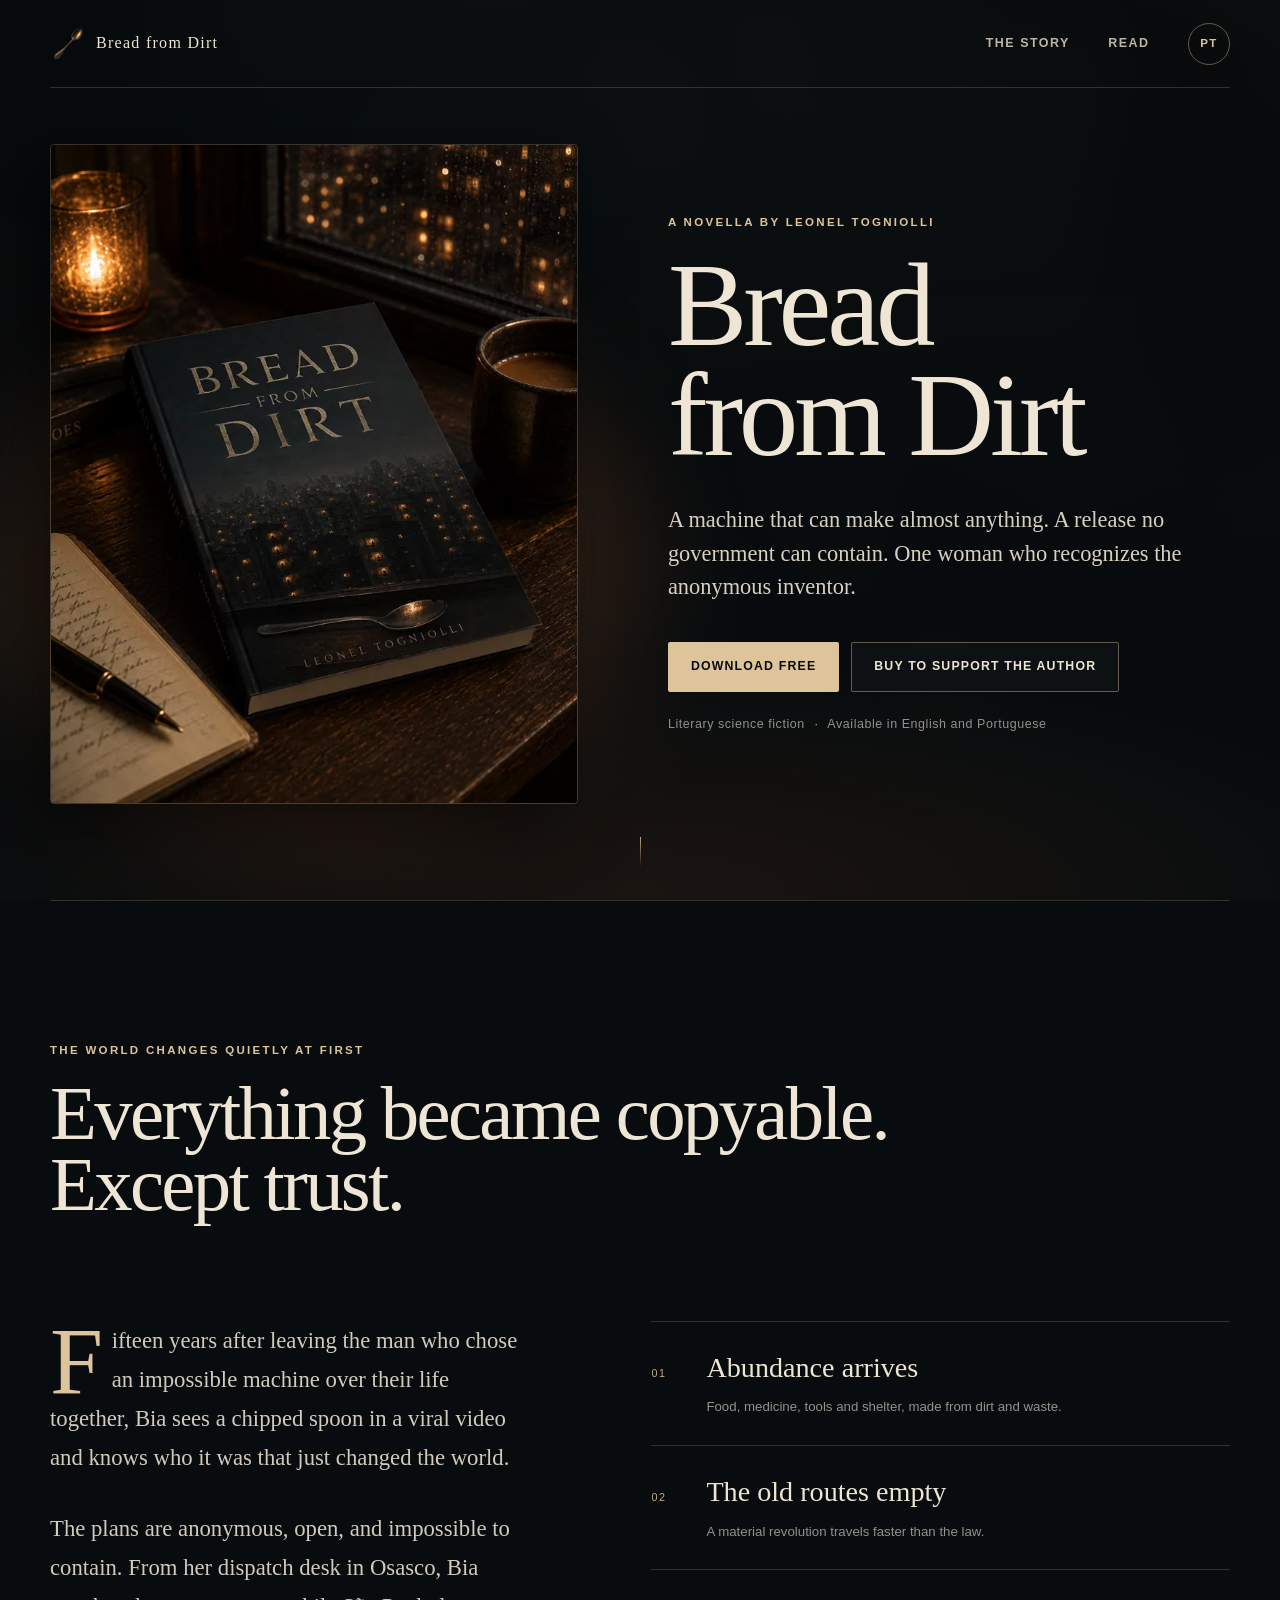
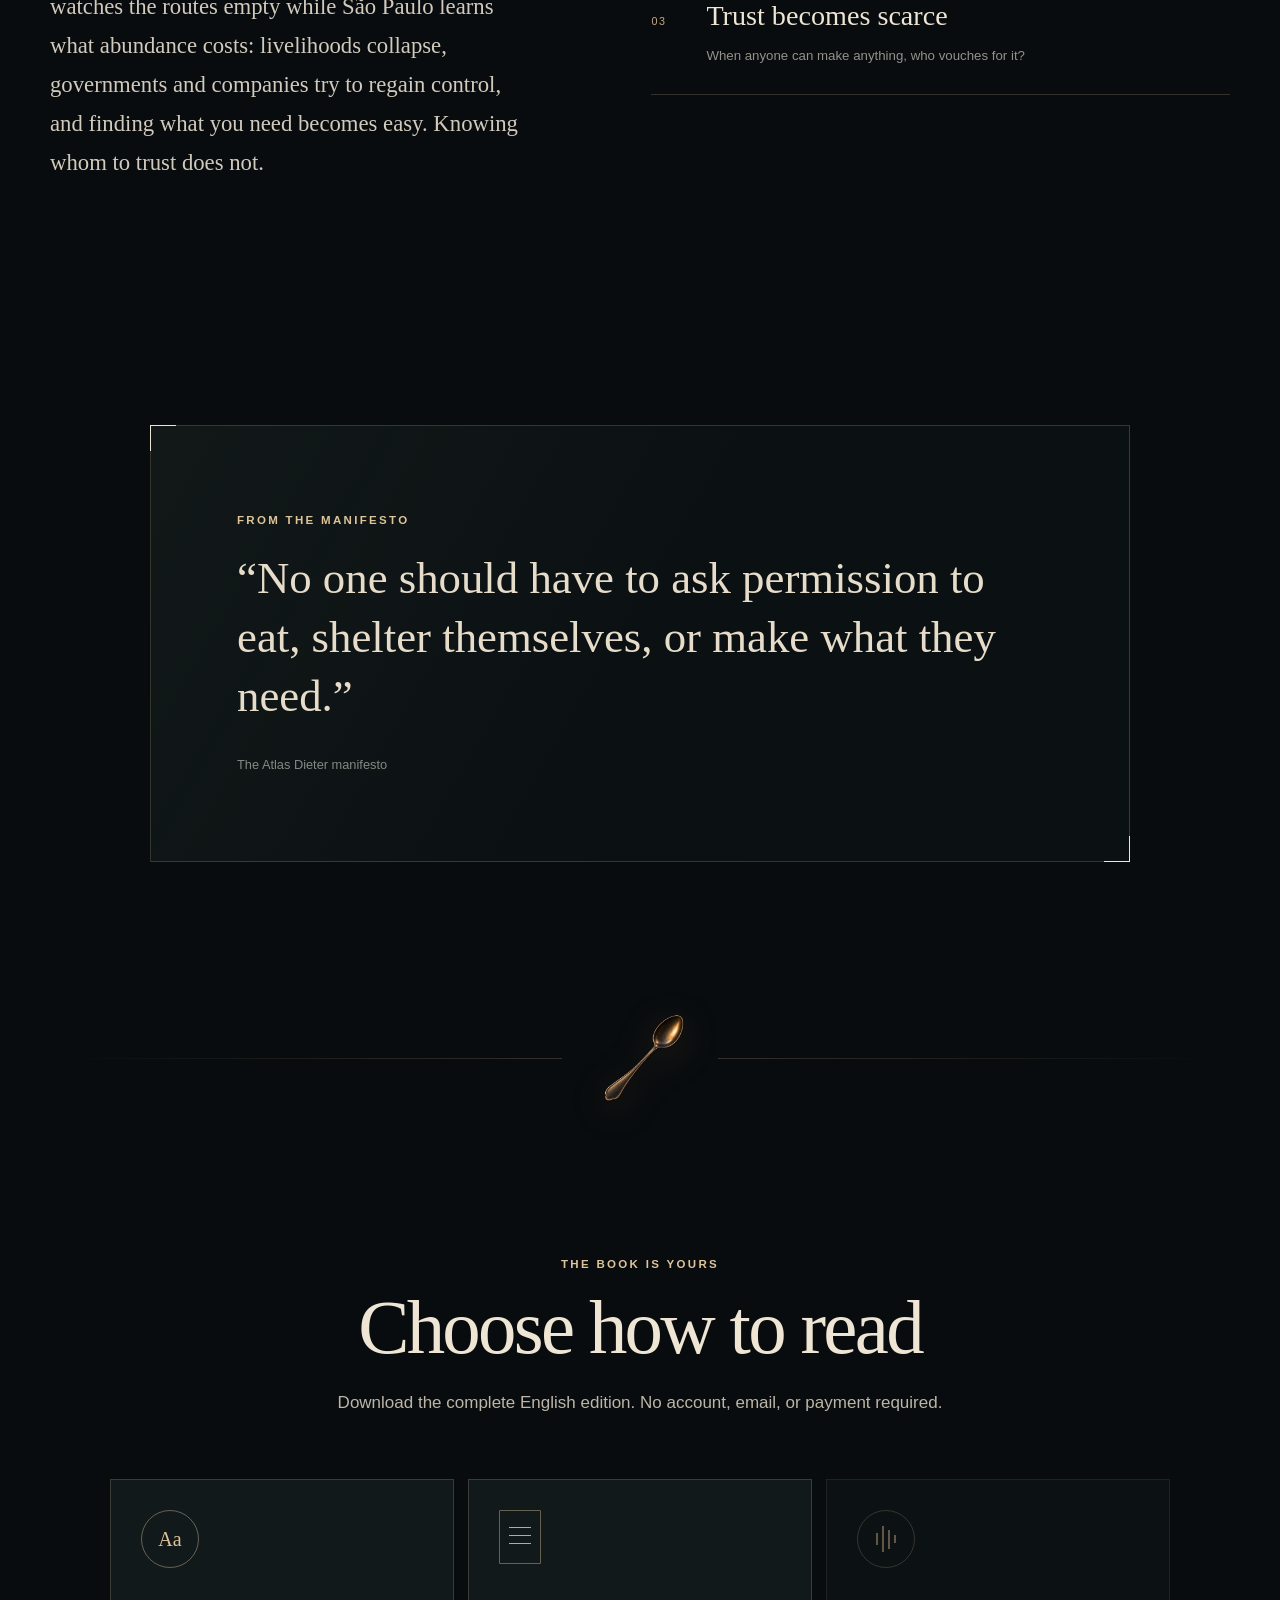
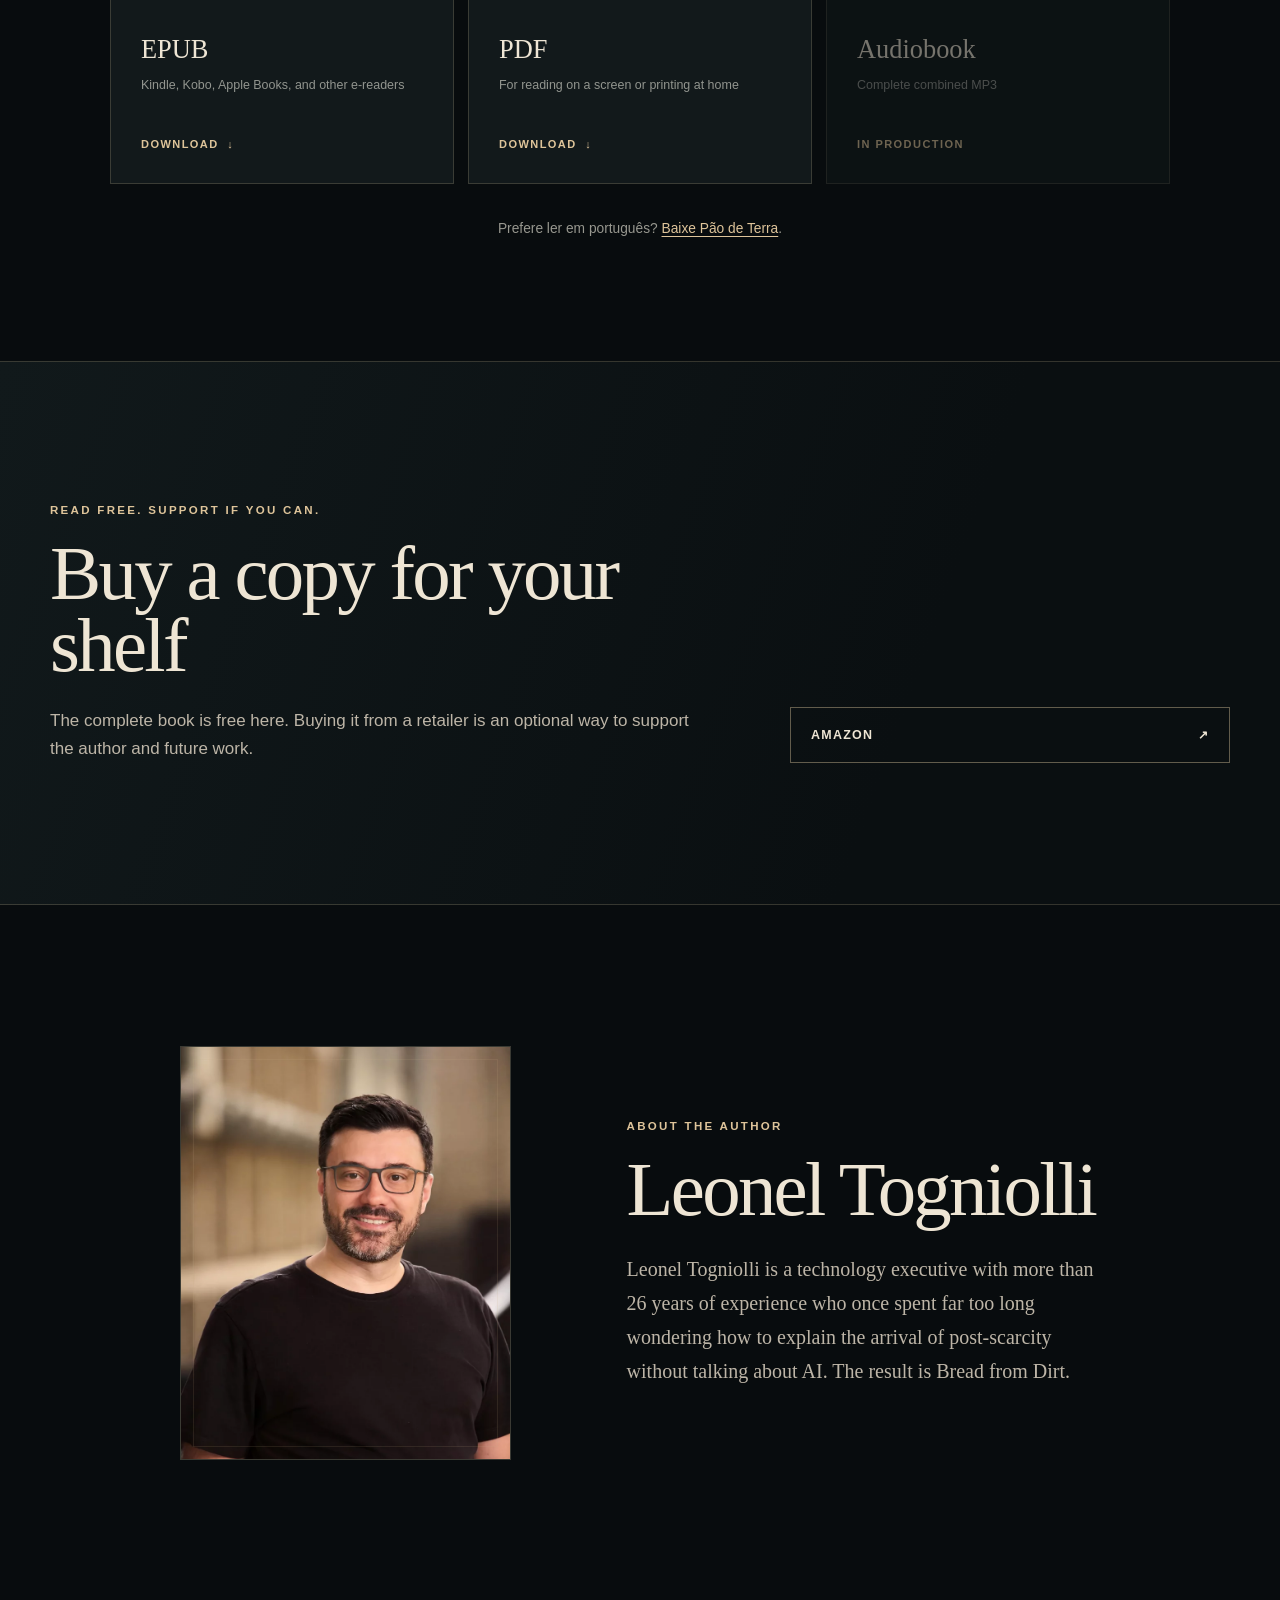
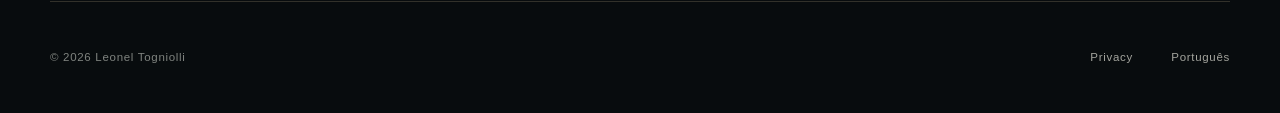
==== index.html @ 0d98cf8d "Publish ef00626" ====
<!doctype html>
<html lang="en">
<head>
  <meta charset="utf-8">
  <meta name="viewport" content="width=device-width, initial-scale=1">
  <meta name="description" content="Choose an edition of Bread from Dirt / Pão de Terra by Leonel Togniolli.">
  <meta name="theme-color" content="#0b1113">
  <link rel="canonical" href="https://ltogniolli.github.io/bread-from-dirt/">
  <link rel="alternate" hreflang="en" href="https://ltogniolli.github.io/bread-from-dirt/en/">
  <link rel="alternate" hreflang="pt-BR" href="https://ltogniolli.github.io/bread-from-dirt/pt-br/">
  <link rel="alternate" hreflang="x-default" href="https://ltogniolli.github.io/bread-from-dirt/">
  <link rel="icon" href="./assets/brand-mark-64.png" type="image/png">
  <link rel="stylesheet" href="./assets/styles.css">
  <title>Bread from Dirt / Pão de Terra | Leonel Togniolli</title>
  <script>
    (() => {
      let saved = null;
      try {
        saved = localStorage.getItem("bread-from-dirt-language");
      } catch (_error) {
        // Language detection still works when browser storage is unavailable.
      }
      const browser = (navigator.language || "en").toLowerCase();
      const locale = ["en", "pt-br"].includes(saved)
        ? saved
        : (browser.startsWith("pt") ? "pt-br" : "en");
      window.location.replace(new URL(`./${locale}/`, window.location.href));
    })();
  </script>
</head>
<body class="language-gate">
  <main class="gate-card" aria-labelledby="gate-title">
    <img class="gate-logo" src="./assets/brand-mark-160.webp" alt="" width="160" height="160">
    <span class="eyebrow">Leonel Togniolli</span>
    <h1 id="gate-title">Bread from Dirt<br><span>Pão de Terra</span></h1>
    <p>Choose your language · Escolha seu idioma</p>
    <nav class="gate-actions" aria-label="Language selection">
      <a class="button button-primary" href="./en/" hreflang="en">English</a>
      <a class="button button-secondary" href="./pt-br/" hreflang="pt-BR" lang="pt-BR">Português</a>
    </nav>
  </main>
</body>
</html>
---- assets/styles.css ----
:root {
  color-scheme: dark;
  --ink: #080c0e;
  --ink-soft: #0e1518;
  --panel: #12191b;
  --panel-light: #182124;
  --paper: #eee5d4;
  --paper-muted: #bdb5a7;
  --brass: #c2aa80;
  --brass-bright: #dec49a;
  --amber: #bd7040;
  --line: rgba(220, 197, 157, 0.2);
  --line-strong: rgba(220, 197, 157, 0.42);
  --serif: "Iowan Old Style", "Palatino Linotype", Palatino, Georgia, serif;
  --sans: Inter, ui-sans-serif, -apple-system, BlinkMacSystemFont, "Segoe UI", sans-serif;
  --page: min(1180px, calc(100vw - 48px));
  --section-space: clamp(88px, 11vw, 168px);
}

*,
*::before,
*::after {
  box-sizing: border-box;
}

html {
  scroll-behavior: smooth;
  scroll-padding-top: 90px;
}

body {
  margin: 0;
  min-width: 300px;
  overflow-x: hidden;
  background: var(--ink);
  color: var(--paper);
  font-family: var(--sans);
  font-size: 17px;
  line-height: 1.65;
  text-rendering: optimizeLegibility;
}

body::before {
  position: fixed;
  z-index: -2;
  inset: 0;
  content: "";
  opacity: 0.035;
  pointer-events: none;
  background-image:
    repeating-linear-gradient(0deg, transparent 0 3px, rgba(255, 255, 255, 0.4) 4px),
    repeating-linear-gradient(90deg, transparent 0 5px, rgba(255, 255, 255, 0.24) 6px);
  background-size: 7px 7px, 11px 11px;
  mix-blend-mode: soft-light;
}

::selection {
  background: var(--brass);
  color: var(--ink);
}

a {
  color: inherit;
  text-underline-offset: 0.22em;
}

button,
a {
  -webkit-tap-highlight-color: transparent;
}

button {
  color: inherit;
  font: inherit;
}

img {
  display: block;
  max-width: 100%;
}

[hidden] {
  display: none !important;
}

.sr-only {
  position: absolute !important;
  width: 1px !important;
  height: 1px !important;
  padding: 0 !important;
  margin: -1px !important;
  overflow: hidden !important;
  clip: rect(0, 0, 0, 0) !important;
  white-space: nowrap !important;
  border: 0 !important;
}

.skip-link {
  position: fixed;
  z-index: 100;
  top: 12px;
  left: 12px;
  padding: 10px 16px;
  transform: translateY(-160%);
  border-radius: 2px;
  background: var(--paper);
  color: var(--ink);
  font-weight: 700;
}

.skip-link:focus {
  transform: none;
}

:focus-visible {
  outline: 2px solid var(--brass-bright);
  outline-offset: 4px;
}

.site-header {
  position: absolute;
  z-index: 20;
  top: 0;
  left: 50%;
  display: flex;
  width: var(--page);
  height: 88px;
  align-items: center;
  justify-content: space-between;
  transform: translateX(-50%);
  border-bottom: 1px solid var(--line);
}

.wordmark {
  display: inline-flex;
  align-items: center;
  gap: 12px;
  color: var(--paper);
  font-family: var(--serif);
  font-size: 1rem;
  letter-spacing: 0.08em;
  text-decoration: none;
}

.wordmark-mark {
  display: block;
  width: 34px;
  height: 34px;
  object-fit: cover;
}

.header-actions,
.site-footer nav {
  display: flex;
  align-items: center;
  gap: clamp(18px, 3vw, 42px);
}

.header-link {
  color: var(--paper-muted);
  font-size: 0.78rem;
  font-weight: 650;
  letter-spacing: 0.12em;
  text-decoration: none;
  text-transform: uppercase;
  transition: color 180ms ease;
}

.header-link:hover {
  color: var(--paper);
}

.language-switch {
  display: grid;
  width: 42px;
  height: 42px;
  place-items: center;
  border: 1px solid var(--line-strong);
  border-radius: 50%;
  color: var(--brass-bright);
  font-size: 0.72rem;
  font-weight: 750;
  letter-spacing: 0.12em;
  text-decoration: none;
  transition: border-color 180ms ease, background 180ms ease;
}

.language-switch:hover {
  border-color: var(--brass-bright);
  background: rgba(194, 170, 128, 0.1);
}

.hero {
  position: relative;
  display: grid;
  min-height: 100svh;
  overflow: hidden;
  isolation: isolate;
}

.hero::after {
  position: absolute;
  z-index: -1;
  right: -20%;
  bottom: -28%;
  left: -20%;
  height: 58%;
  content: "";
  background: radial-gradient(ellipse at center, rgba(139, 72, 36, 0.15), transparent 63%);
  pointer-events: none;
}

.hero-atmosphere {
  position: absolute;
  z-index: -2;
  inset: -8%;
  opacity: 0.14;
  background-position: center 70%;
  background-size: cover;
  filter: blur(36px) saturate(0.65);
  transform: scale(1.08);
  mask-image: linear-gradient(to bottom, black, transparent 90%);
}

.locale-en .hero-atmosphere {
  background-image: url("./hero-book-en-720.webp");
}

.locale-ptbr .hero-atmosphere {
  background-image: url("./hero-book-ptbr-720.webp");
}

.hero-inner {
  display: grid;
  width: var(--page);
  margin: auto;
  padding: 126px 0 78px;
  align-items: center;
  grid-template-columns: minmax(320px, 0.94fr) minmax(390px, 1fr);
  gap: clamp(48px, 7vw, 110px);
}

.cover-stage {
  position: relative;
  width: min(100%, 540px);
  justify-self: end;
}

.cover-glow {
  position: absolute;
  z-index: -1;
  inset: 24% -12% -4%;
  border-radius: 50%;
  background: rgba(190, 107, 54, 0.2);
  filter: blur(55px);
}

.book-cover {
  width: 100%;
  height: auto;
  border: 1px solid rgba(221, 197, 156, 0.22);
  border-radius: 4px;
  box-shadow:
    -18px 22px 64px rgba(0, 0, 0, 0.58),
    1px 0 0 rgba(255, 255, 255, 0.12) inset;
}

.hero-copy {
  max-width: 650px;
}

.eyebrow {
  margin: 0 0 20px;
  color: var(--brass-bright);
  font-size: 0.72rem;
  font-weight: 720;
  letter-spacing: 0.2em;
  line-height: 1.4;
  text-transform: uppercase;
}

.hero h1,
.section-heading h2,
.support h2,
.author h2,
.privacy-dialog h2 {
  margin: 0;
  font-family: var(--serif);
  font-weight: 400;
  letter-spacing: -0.035em;
  line-height: 0.93;
}

.hero h1 {
  max-width: 720px;
  font-size: clamp(4.8rem, 9.3vw, 9.2rem);
}

.locale-ptbr .hero h1 {
  font-size: clamp(4.6rem, 8.7vw, 8.6rem);
}

.hero-deck {
  max-width: 615px;
  margin: 32px 0 0;
  color: #d8d0c1;
  font-family: var(--serif);
  font-size: clamp(1.23rem, 1.75vw, 1.55rem);
  line-height: 1.5;
}

.hero-actions,
.gate-actions,
.dialog-actions,
.consent-actions {
  display: flex;
  flex-wrap: wrap;
  gap: 12px;
}

.hero-actions {
  margin-top: 38px;
}

.button {
  display: inline-flex;
  min-height: 50px;
  padding: 12px 22px;
  align-items: center;
  justify-content: center;
  border: 1px solid transparent;
  border-radius: 2px;
  cursor: pointer;
  font-size: 0.77rem;
  font-weight: 760;
  letter-spacing: 0.095em;
  line-height: 1.25;
  text-align: center;
  text-decoration: none;
  text-transform: uppercase;
  transition: transform 180ms ease, background 180ms ease, border-color 180ms ease;
}

.button:hover {
  transform: translateY(-2px);
}

.button-primary {
  background: var(--brass-bright);
  color: var(--ink);
}

.button-primary:hover {
  background: #edd3a8;
}

.button-secondary,
.button-quiet {
  border-color: var(--line-strong);
  background: rgba(255, 255, 255, 0.025);
  color: var(--paper);
}

.button-secondary:hover,
.button-quiet:hover {
  border-color: var(--brass-bright);
  background: rgba(194, 170, 128, 0.09);
}

.book-meta {
  margin: 22px 0 0;
  color: #8f918d;
  font-size: 0.78rem;
  letter-spacing: 0.045em;
}

.book-meta span {
  margin: 0 0.45em;
  color: var(--brass);
}

.scroll-cue {
  position: absolute;
  bottom: 25px;
  left: 50%;
  display: grid;
  width: 36px;
  height: 46px;
  place-items: center;
  transform: translateX(-50%);
}

.scroll-cue span {
  width: 1px;
  height: 30px;
  background: linear-gradient(to bottom, var(--brass), transparent);
  animation: drift 2s ease-in-out infinite;
}

@keyframes drift {
  0%, 100% { transform: translateY(-3px); opacity: 0.45; }
  50% { transform: translateY(4px); opacity: 1; }
}

.section {
  width: var(--page);
  margin-inline: auto;
  padding-block: var(--section-space);
}

.section-heading {
  max-width: 880px;
}

.section-heading.centered {
  margin-inline: auto;
  text-align: center;
}

.section-heading h2,
.support h2,
.author h2 {
  font-size: clamp(3rem, 6vw, 6rem);
}

.section-heading > p:last-child {
  max-width: 610px;
  margin: 26px auto 0;
  color: var(--paper-muted);
}

.story {
  border-top: 1px solid var(--line);
}

.story-grid {
  display: grid;
  margin-top: clamp(58px, 8vw, 100px);
  grid-template-columns: minmax(280px, 0.9fr) minmax(380px, 1.1fr);
  gap: clamp(60px, 10vw, 150px);
}

.story-copy {
  color: #d2cabd;
  font-family: var(--serif);
  font-size: clamp(1.18rem, 1.8vw, 1.42rem);
  line-height: 1.72;
}

.story-copy p {
  margin: 0;
}

.story-copy p + p {
  margin-top: 1.4em;
}

.story-copy p:first-child::first-letter {
  float: left;
  margin: 0.08em 0.09em 0 0;
  color: var(--brass-bright);
  font-family: var(--serif);
  font-size: 4.2em;
  line-height: 0.72;
}

.cascade-list {
  margin: 0;
  padding: 0;
  list-style: none;
  counter-reset: cascade;
}

.cascade-list li {
  display: grid;
  padding: 23px 0 27px;
  align-items: baseline;
  border-top: 1px solid var(--line);
  grid-template-columns: 55px 1fr;
}

.cascade-list li:last-child {
  border-bottom: 1px solid var(--line);
}

.cascade-list span {
  color: var(--brass);
  font-size: 0.67rem;
  letter-spacing: 0.15em;
}

.cascade-list strong {
  font-family: var(--serif);
  font-size: clamp(1.4rem, 2.2vw, 1.9rem);
  font-weight: 400;
}

.cascade-list small {
  margin-top: 5px;
  color: #92928b;
  font-size: 0.83rem;
  grid-column: 2;
}

.spoon-divider {
  position: relative;
  display: flex;
  width: var(--page);
  height: 112px;
  margin: 0 auto;
  align-items: center;
  justify-content: center;
}

.spoon-divider::before,
.spoon-divider::after {
  width: calc(50% - 78px);
  height: 1px;
  content: "";
  background: linear-gradient(to right, transparent, var(--line));
}

.spoon-divider::after {
  background: linear-gradient(to left, transparent, var(--line));
}

.spoon-divider img {
  width: 96px;
  height: 96px;
  margin-inline: 30px;
  object-fit: contain;
  filter: drop-shadow(0 8px 18px rgba(189, 112, 64, 0.17));
}

.excerpt {
  padding-top: clamp(70px, 8vw, 110px);
}

.excerpt-frame {
  position: relative;
  max-width: 980px;
  margin-inline: auto;
  padding: clamp(42px, 7vw, 86px);
  border: 1px solid var(--line);
  background:
    linear-gradient(120deg, rgba(194, 170, 128, 0.045), transparent 50%),
    rgba(14, 21, 24, 0.62);
}

.excerpt-frame::before,
.excerpt-frame::after {
  position: absolute;
  width: 26px;
  height: 26px;
  content: "";
  border-color: var(--brass);
}

.excerpt-frame::before {
  top: -1px;
  left: -1px;
  border-top: 1px solid;
  border-left: 1px solid;
}

.excerpt-frame::after {
  right: -1px;
  bottom: -1px;
  border-right: 1px solid;
  border-bottom: 1px solid;
}

.excerpt blockquote {
  margin: 0;
}

.excerpt blockquote p {
  margin: 0;
  color: #e6dcc9;
  font-family: var(--serif);
  font-size: clamp(1.8rem, 3.5vw, 3.3rem);
  line-height: 1.32;
}

.excerpt-attribution {
  margin: 28px 0 0;
  color: #858984;
  font-size: 0.8rem;
}

.downloads {
  padding-bottom: calc(var(--section-space) * 0.85);
}

.format-grid {
  display: grid;
  max-width: 1060px;
  margin: 62px auto 0;
  grid-template-columns: repeat(3, 1fr);
  gap: 14px;
}

.format-card {
  position: relative;
  display: flex;
  min-height: 305px;
  padding: 30px;
  flex-direction: column;
  border: 1px solid var(--line);
  background: var(--panel);
  color: var(--paper);
  text-decoration: none;
  transition: transform 220ms ease, border-color 220ms ease, background 220ms ease;
}

.format-card:not(.is-unavailable):hover {
  z-index: 1;
  transform: translateY(-6px);
  border-color: var(--brass);
  background: var(--panel-light);
}

.format-card.is-unavailable {
  cursor: default;
  opacity: 0.48;
}

.format-icon {
  display: grid;
  width: 58px;
  height: 58px;
  place-items: center;
  border: 1px solid var(--line-strong);
  border-radius: 50%;
  color: var(--brass-bright);
  font-family: var(--serif);
  font-size: 1.25rem;
}

.format-icon-page {
  position: relative;
  width: 42px;
  height: 54px;
  border-radius: 1px;
}

.format-icon-page::before,
.format-icon-page::after {
  position: absolute;
  top: 16px;
  right: 9px;
  left: 9px;
  height: 1px;
  content: "";
  background: var(--brass);
  box-shadow: 0 8px 0 var(--brass), 0 16px 0 var(--brass);
}

.format-icon-audio {
  display: flex;
  align-items: center;
  justify-content: center;
  gap: 4px;
}

.format-icon-audio i {
  display: block;
  width: 2px;
  height: 12px;
  background: var(--brass);
}

.format-icon-audio i:nth-child(2) { height: 26px; }
.format-icon-audio i:nth-child(3) { height: 19px; }
.format-icon-audio i:nth-child(4) { height: 8px; }

.format-copy {
  margin-top: auto;
}

.format-copy strong,
.format-copy small {
  display: block;
}

.format-copy strong {
  margin-top: 40px;
  font-family: var(--serif);
  font-size: 1.65rem;
  font-weight: 400;
}

.format-copy small {
  min-height: 2.8em;
  margin-top: 4px;
  color: #92958f;
  font-size: 0.78rem;
  line-height: 1.45;
}

.format-action {
  margin-top: 24px;
  color: var(--brass-bright);
  font-size: 0.69rem;
  font-weight: 740;
  letter-spacing: 0.13em;
  text-transform: uppercase;
}

.format-action span {
  margin-left: 4px;
}

.edition-switch {
  margin: 34px 0 0;
  color: #97978f;
  font-size: 0.86rem;
  text-align: center;
}

.edition-switch a {
  color: var(--brass-bright);
}

.support {
  width: 100%;
  padding-inline: max(24px, calc((100vw - 1180px) / 2));
  border-top: 1px solid var(--line);
  border-bottom: 1px solid var(--line);
  background: linear-gradient(110deg, #11191b, #0a0f11 70%);
}

.support-inner {
  display: grid;
  max-width: 1180px;
  margin-inline: auto;
  align-items: end;
  grid-template-columns: 1.2fr 0.8fr;
  gap: 80px;
}

.support h2 {
  max-width: 700px;
}

.support p:not(.eyebrow) {
  max-width: 650px;
  margin: 26px 0 0;
  color: var(--paper-muted);
}

.retailer-list {
  display: grid;
  gap: 10px;
}

.retailer-button {
  display: flex;
  padding: 17px 20px;
  align-items: center;
  justify-content: space-between;
  border: 1px solid var(--line-strong);
  color: var(--paper);
  font-size: 0.78rem;
  font-weight: 700;
  letter-spacing: 0.1em;
  text-decoration: none;
  text-transform: uppercase;
  transition: border-color 180ms ease, background 180ms ease;
}

.retailer-button:hover {
  border-color: var(--brass);
  background: rgba(194, 170, 128, 0.08);
}

.author-inner {
  display: grid;
  max-width: 920px;
  margin-inline: auto;
  align-items: center;
  grid-template-columns: minmax(240px, 0.7fr) minmax(300px, 1fr);
  gap: clamp(50px, 9vw, 120px);
}

.author-photo-frame {
  position: relative;
  aspect-ratio: 4 / 5;
  border: 1px solid var(--line);
  background: #111719;
}

.author-photo-frame::before {
  position: absolute;
  z-index: 1;
  inset: 12px;
  content: "";
  border: 1px solid rgba(194, 170, 128, 0.12);
  pointer-events: none;
}

.author-photo-frame img {
  width: 100%;
  height: 100%;
  object-fit: cover;
  object-position: center 30%;
}

.author-placeholder {
  display: grid;
  width: 100%;
  height: 100%;
  place-content: center;
  text-align: center;
}

.author-placeholder span {
  color: var(--brass);
  font-family: var(--serif);
  font-size: clamp(3.5rem, 8vw, 6.5rem);
  letter-spacing: -0.05em;
}

.author-placeholder small {
  color: #777c78;
  font-size: 0.62rem;
  letter-spacing: 0.18em;
  text-transform: uppercase;
}

.author-copy > p:last-child {
  margin: 27px 0 0;
  color: var(--paper-muted);
  font-family: var(--serif);
  font-size: 1.25rem;
  line-height: 1.7;
}

.site-footer {
  display: flex;
  width: var(--page);
  min-height: 112px;
  margin-inline: auto;
  align-items: center;
  justify-content: space-between;
  border-top: 1px solid var(--line);
  color: #7f837f;
  font-size: 0.72rem;
  letter-spacing: 0.06em;
}

.site-footer a,
.text-button {
  border: 0;
  background: none;
  color: #a3a49d;
  cursor: pointer;
  font-size: inherit;
  letter-spacing: inherit;
  padding: 0;
  text-decoration: underline;
  text-decoration-color: transparent;
  text-underline-offset: 0.3em;
}

.site-footer a:hover,
.text-button:hover {
  color: var(--paper);
  text-decoration-color: var(--brass);
}

.consent-banner {
  position: fixed;
  z-index: 80;
  right: 24px;
  bottom: 24px;
  display: grid;
  max-width: 620px;
  padding: 23px;
  align-items: center;
  border: 1px solid var(--line-strong);
  border-radius: 3px;
  background: rgba(13, 19, 21, 0.98);
  box-shadow: 0 25px 70px rgba(0, 0, 0, 0.48);
  grid-template-columns: 1fr auto;
  gap: 24px;
}

.consent-banner strong {
  font-family: var(--serif);
  font-size: 1.15rem;
  font-weight: 400;
}

.consent-banner p {
  margin: 4px 0 0;
  color: #a6a79f;
  font-size: 0.74rem;
  line-height: 1.45;
}

.consent-banner .button {
  min-height: 42px;
  padding: 9px 14px;
  font-size: 0.65rem;
}

.privacy-dialog {
  width: min(600px, calc(100vw - 32px));
  padding: clamp(30px, 6vw, 55px);
  border: 1px solid var(--line-strong);
  border-radius: 3px;
  background: var(--panel);
  color: var(--paper);
  box-shadow: 0 30px 90px rgba(0, 0, 0, 0.72);
}

.privacy-dialog::backdrop {
  background: rgba(3, 6, 7, 0.78);
  backdrop-filter: blur(5px);
}

.privacy-dialog h2 {
  font-size: clamp(2.3rem, 5vw, 4rem);
}

.privacy-dialog > p:not(.eyebrow) {
  color: var(--paper-muted);
}

.dialog-close {
  position: absolute;
  top: 14px;
  right: 17px;
  border: 0;
  background: none;
  cursor: pointer;
  color: var(--paper-muted);
  font-family: var(--serif);
  font-size: 1.8rem;
}

.dialog-actions {
  margin-top: 28px;
}

.noscript-note {
  position: fixed;
  z-index: 90;
  right: 20px;
  bottom: 20px;
  max-width: 440px;
  margin: 0;
  padding: 14px 18px;
  border: 1px solid var(--line-strong);
  background: var(--panel);
  color: var(--paper-muted);
  font-size: 0.74rem;
}

.js .reveal {
  opacity: 0;
  transform: translateY(24px);
  transition: opacity 850ms cubic-bezier(0.22, 1, 0.36, 1), transform 850ms cubic-bezier(0.22, 1, 0.36, 1);
}

.js .reveal.is-visible {
  opacity: 1;
  transform: none;
}

.hero .reveal:nth-child(2) {
  transition-delay: 120ms;
}

.language-gate {
  display: grid;
  min-height: 100svh;
  place-items: center;
  background:
    radial-gradient(circle at 50% 90%, rgba(158, 85, 43, 0.17), transparent 45%),
    var(--ink);
}

.gate-card {
  width: min(650px, calc(100vw - 42px));
  padding: clamp(45px, 8vw, 80px);
  border: 1px solid var(--line);
  text-align: center;
}

.gate-logo {
  width: 94px;
  height: 94px;
  margin: 0 auto 30px;
  border: 1px solid var(--line-strong);
  border-radius: 5px;
}

.gate-card h1 {
  margin: 0;
  font-family: var(--serif);
  font-size: clamp(3rem, 10vw, 6rem);
  font-weight: 400;
  line-height: 0.98;
}

.gate-card h1 span {
  color: var(--brass);
}

.gate-card > p {
  margin: 26px 0;
  color: var(--paper-muted);
}

.gate-actions {
  justify-content: center;
}

@media (max-width: 960px) {
  :root {
    --page: min(100% - 38px, 760px);
  }

  .hero-inner {
    grid-template-columns: minmax(270px, 0.82fr) minmax(330px, 1fr);
    gap: 45px;
  }

  .hero h1,
  .locale-ptbr .hero h1 {
    font-size: clamp(4rem, 10vw, 6.2rem);
  }

  .story-grid {
    grid-template-columns: 1fr;
    gap: 55px;
  }

  .story-copy {
    max-width: 700px;
  }

  .format-card {
    min-height: 280px;
    padding: 24px;
  }

  .support-inner {
    grid-template-columns: 1fr;
    gap: 55px;
  }
}

@media (max-width: 720px) {
  :root {
    --page: calc(100% - 32px);
    --section-space: 90px;
  }

  body {
    font-size: 16px;
  }

  .site-header {
    height: 72px;
  }

  .wordmark {
    font-size: 0.9rem;
  }

  .header-link,
  .wordmark > span:last-child {
    display: none;
  }

  .language-switch {
    width: 38px;
    height: 38px;
  }

  .hero {
    min-height: auto;
  }

  .hero-inner {
    padding: 108px 0 92px;
    grid-template-columns: 1fr;
    gap: 58px;
  }

  .cover-stage {
    width: min(88vw, 460px);
    justify-self: center;
  }

  .hero-copy {
    max-width: 570px;
    text-align: center;
  }

  .hero h1,
  .locale-ptbr .hero h1 {
    font-size: clamp(4.1rem, 20vw, 7.2rem);
  }

  .hero-deck {
    font-size: 1.2rem;
  }

  .hero-actions {
    justify-content: center;
  }

  .book-meta {
    line-height: 1.5;
  }

  .scroll-cue {
    display: none;
  }

  .section-heading h2,
  .support h2,
  .author h2 {
    font-size: clamp(2.8rem, 13vw, 4.8rem);
  }

  .story-grid {
    margin-top: 48px;
  }

  .story-copy {
    font-size: 1.12rem;
  }

  .spoon-divider img {
    width: 82px;
    height: 82px;
    margin-inline: 18px;
  }

  .format-grid {
    grid-template-columns: 1fr;
  }

  .format-card {
    min-height: 230px;
  }

  .author-inner {
    grid-template-columns: 1fr;
    gap: 45px;
  }

  .author-photo-frame {
    width: min(70vw, 330px);
  }

  .site-footer {
    padding: 28px 0;
    align-items: flex-start;
    flex-direction: column;
    gap: 12px;
  }

  .consent-banner {
    right: 12px;
    bottom: 12px;
    left: 12px;
    padding: 18px;
    grid-template-columns: 1fr;
    gap: 15px;
  }
}

@media (max-width: 430px) {
  .hero-actions,
  .hero-actions .button,
  .gate-actions,
  .gate-actions .button,
  .consent-actions,
  .consent-actions .button,
  .dialog-actions,
  .dialog-actions .button {
    width: 100%;
  }

  .excerpt-frame {
    padding: 36px 24px;
  }

  .excerpt blockquote p {
    font-size: 1.62rem;
  }
}

@media (prefers-reduced-motion: reduce) {
  html {
    scroll-behavior: auto;
  }

  *,
  *::before,
  *::after {
    animation-duration: 0.01ms !important;
    animation-iteration-count: 1 !important;
    scroll-behavior: auto !important;
    transition-duration: 0.01ms !important;
  }

  .js .reveal {
    opacity: 1;
    transform: none;
  }
}
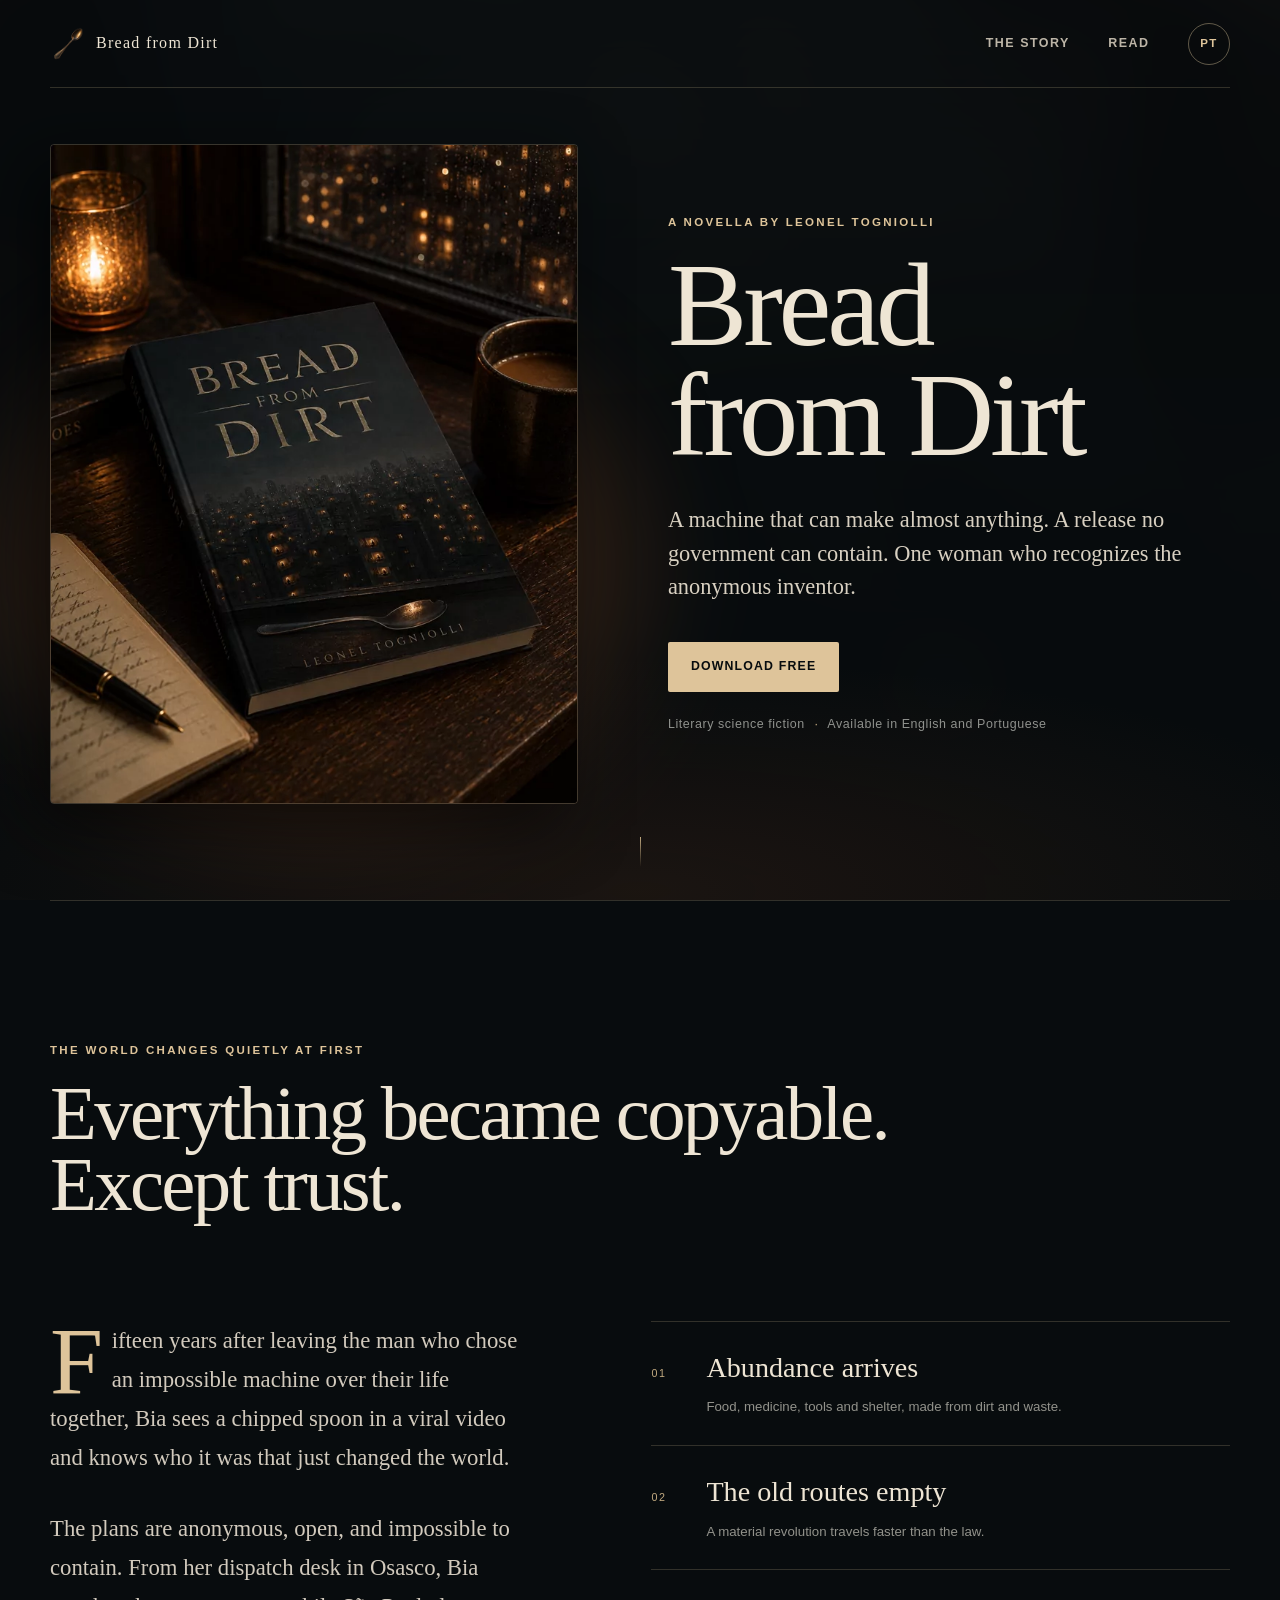
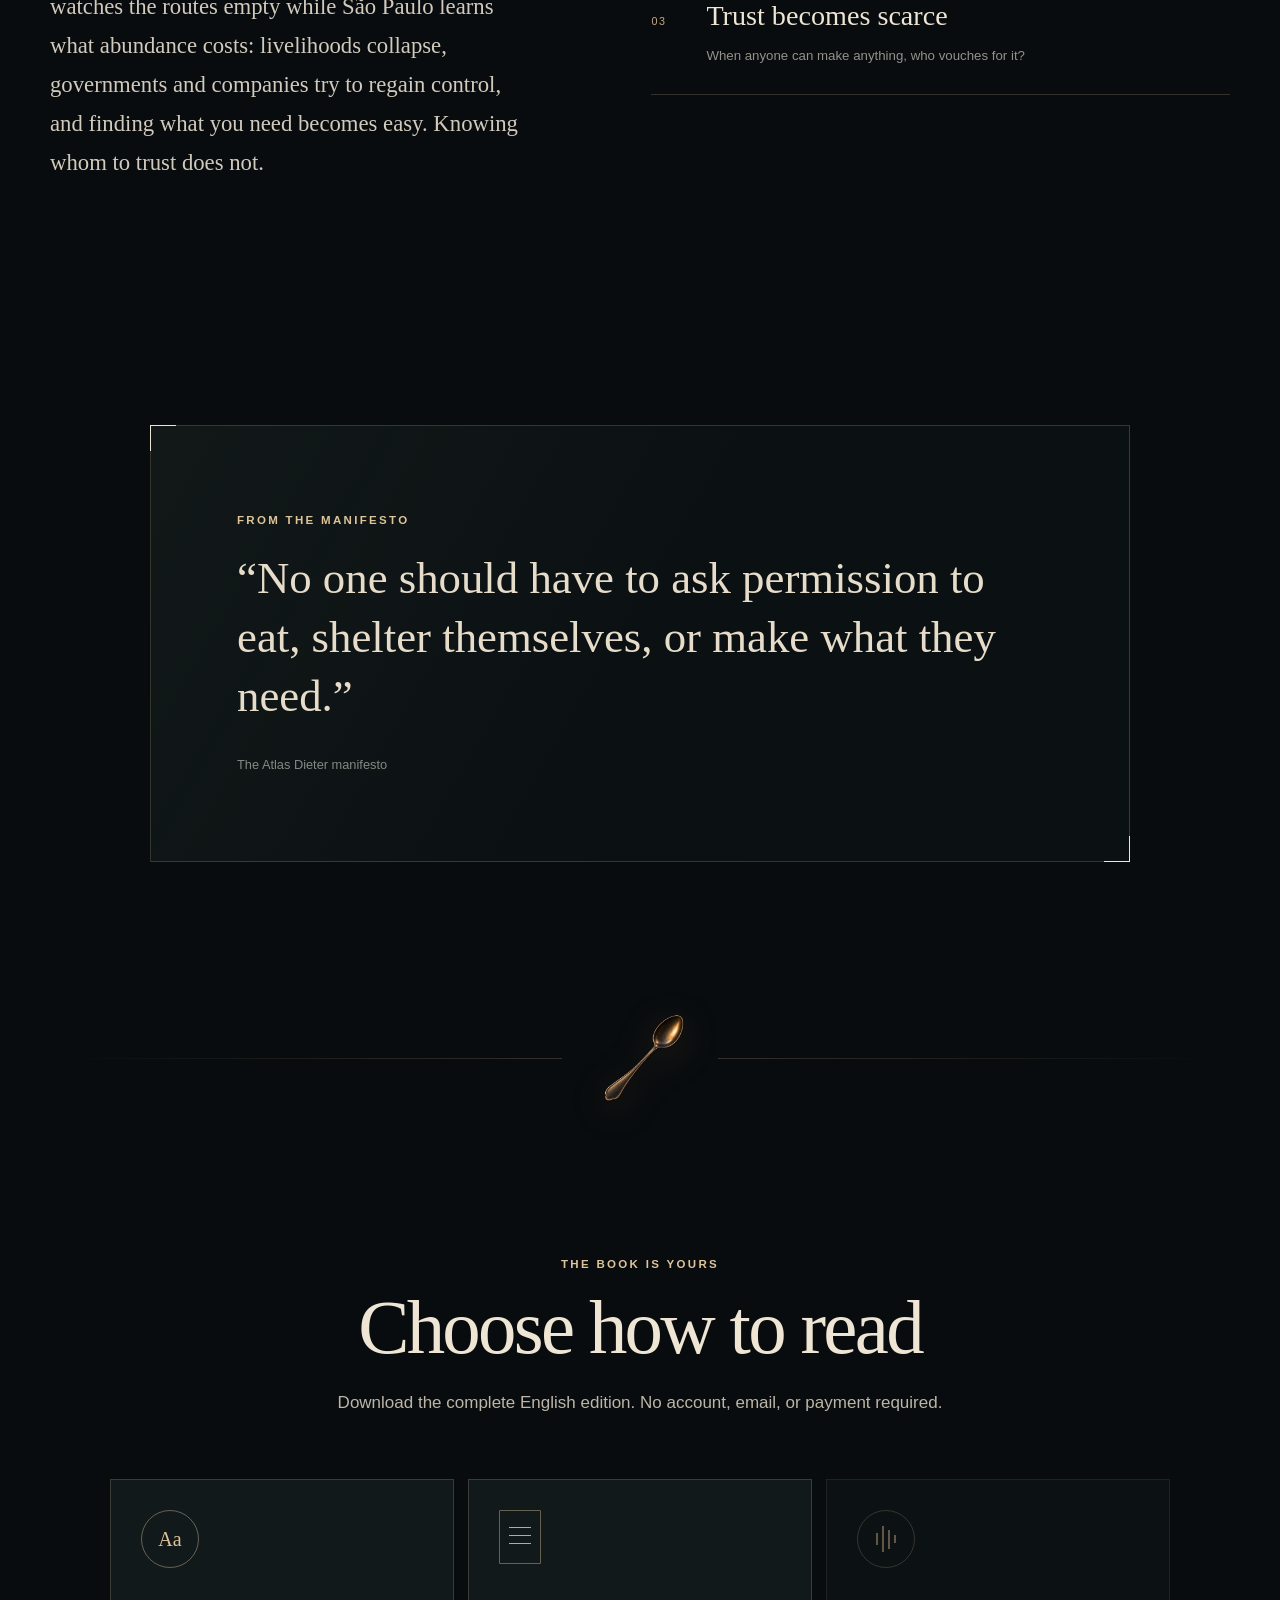
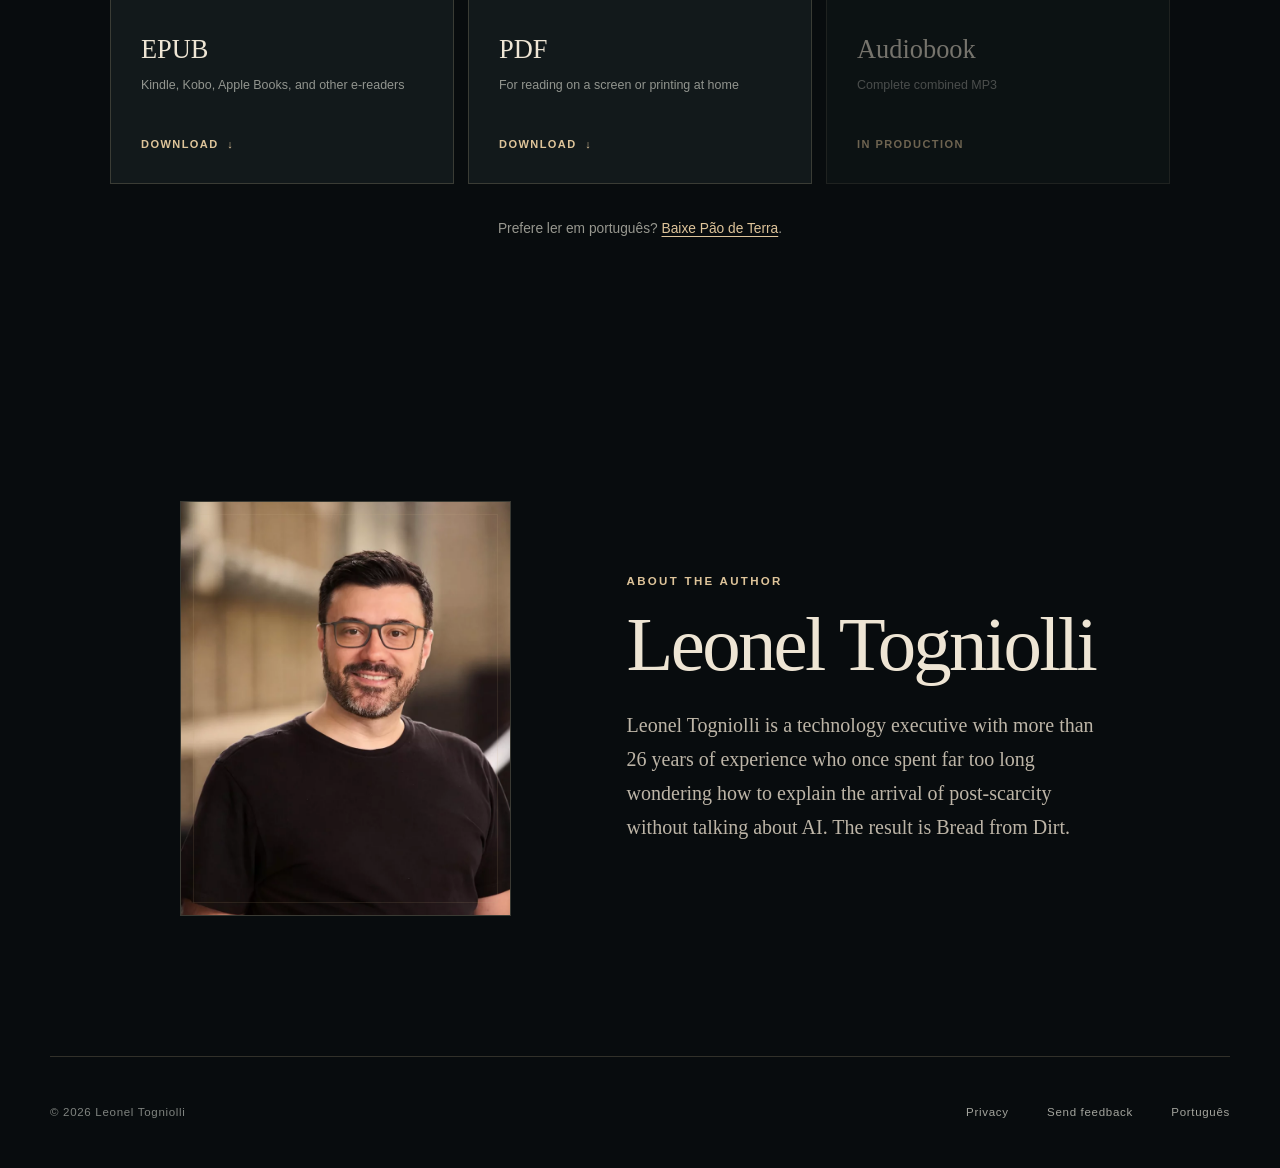
==== commit e819a459: "Publish e1f925b" ====
--- a/index.html
+++ b/index.html
@@ -5,10 +5,10 @@
   <meta name="viewport" content="width=device-width, initial-scale=1">
   <meta name="description" content="Choose an edition of Bread from Dirt / Pão de Terra by Leonel Togniolli.">
   <meta name="theme-color" content="#0b1113">
-  <link rel="canonical" href="https://ltogniolli.github.io/bread-from-dirt/">
-  <link rel="alternate" hreflang="en" href="https://ltogniolli.github.io/bread-from-dirt/en/">
-  <link rel="alternate" hreflang="pt-BR" href="https://ltogniolli.github.io/bread-from-dirt/pt-br/">
-  <link rel="alternate" hreflang="x-default" href="https://ltogniolli.github.io/bread-from-dirt/">
+  <link rel="canonical" href="https://breadfromdirt.com/">
+  <link rel="alternate" hreflang="en" href="https://breadfromdirt.com/en/">
+  <link rel="alternate" hreflang="pt-BR" href="https://breadfromdirt.com/pt-br/">
+  <link rel="alternate" hreflang="x-default" href="https://breadfromdirt.com/">
   <link rel="icon" href="./assets/brand-mark-64.png" type="image/png">
   <link rel="stylesheet" href="./assets/styles.css">
   <title>Bread from Dirt / Pão de Terra | Leonel Togniolli</title>
--- a/assets/styles.css
+++ b/assets/styles.css
@@ -311,8 +311,7 @@
 
 .hero-actions,
 .gate-actions,
-.dialog-actions,
-.consent-actions {
+.dialog-actions {
   display: flex;
   flex-wrap: wrap;
   gap: 12px;
@@ -869,42 +868,6 @@
   text-decoration-color: var(--brass);
 }
 
-.consent-banner {
-  position: fixed;
-  z-index: 80;
-  right: 24px;
-  bottom: 24px;
-  display: grid;
-  max-width: 620px;
-  padding: 23px;
-  align-items: center;
-  border: 1px solid var(--line-strong);
-  border-radius: 3px;
-  background: rgba(13, 19, 21, 0.98);
-  box-shadow: 0 25px 70px rgba(0, 0, 0, 0.48);
-  grid-template-columns: 1fr auto;
-  gap: 24px;
-}
-
-.consent-banner strong {
-  font-family: var(--serif);
-  font-size: 1.15rem;
-  font-weight: 400;
-}
-
-.consent-banner p {
-  margin: 4px 0 0;
-  color: #a6a79f;
-  font-size: 0.74rem;
-  line-height: 1.45;
-}
-
-.consent-banner .button {
-  min-height: 42px;
-  padding: 9px 14px;
-  font-size: 0.65rem;
-}
-
 .privacy-dialog {
   width: min(600px, calc(100vw - 32px));
   padding: clamp(30px, 6vw, 55px);
@@ -1166,14 +1129,6 @@
     gap: 12px;
   }
 
-  .consent-banner {
-    right: 12px;
-    bottom: 12px;
-    left: 12px;
-    padding: 18px;
-    grid-template-columns: 1fr;
-    gap: 15px;
-  }
 }
 
 @media (max-width: 430px) {
@@ -1181,8 +1136,6 @@
   .hero-actions .button,
   .gate-actions,
   .gate-actions .button,
-  .consent-actions,
-  .consent-actions .button,
   .dialog-actions,
   .dialog-actions .button {
     width: 100%;
